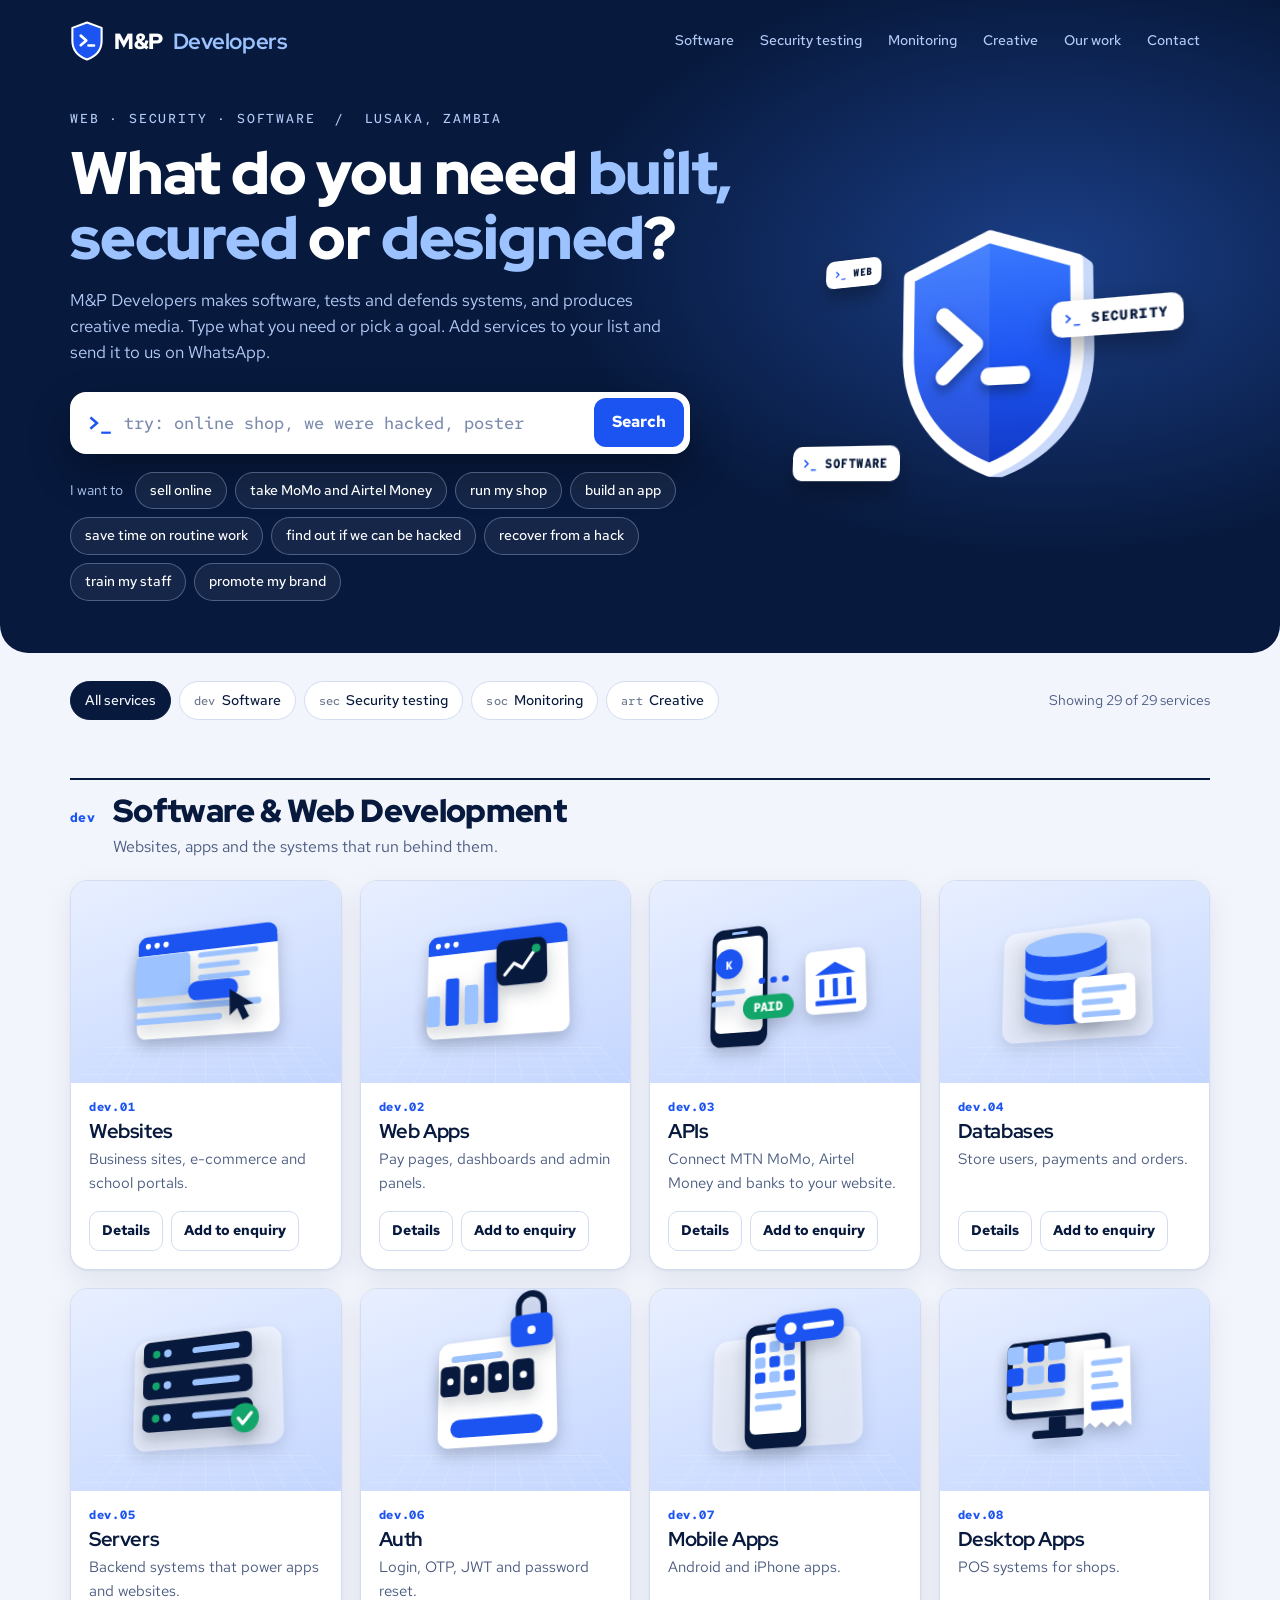
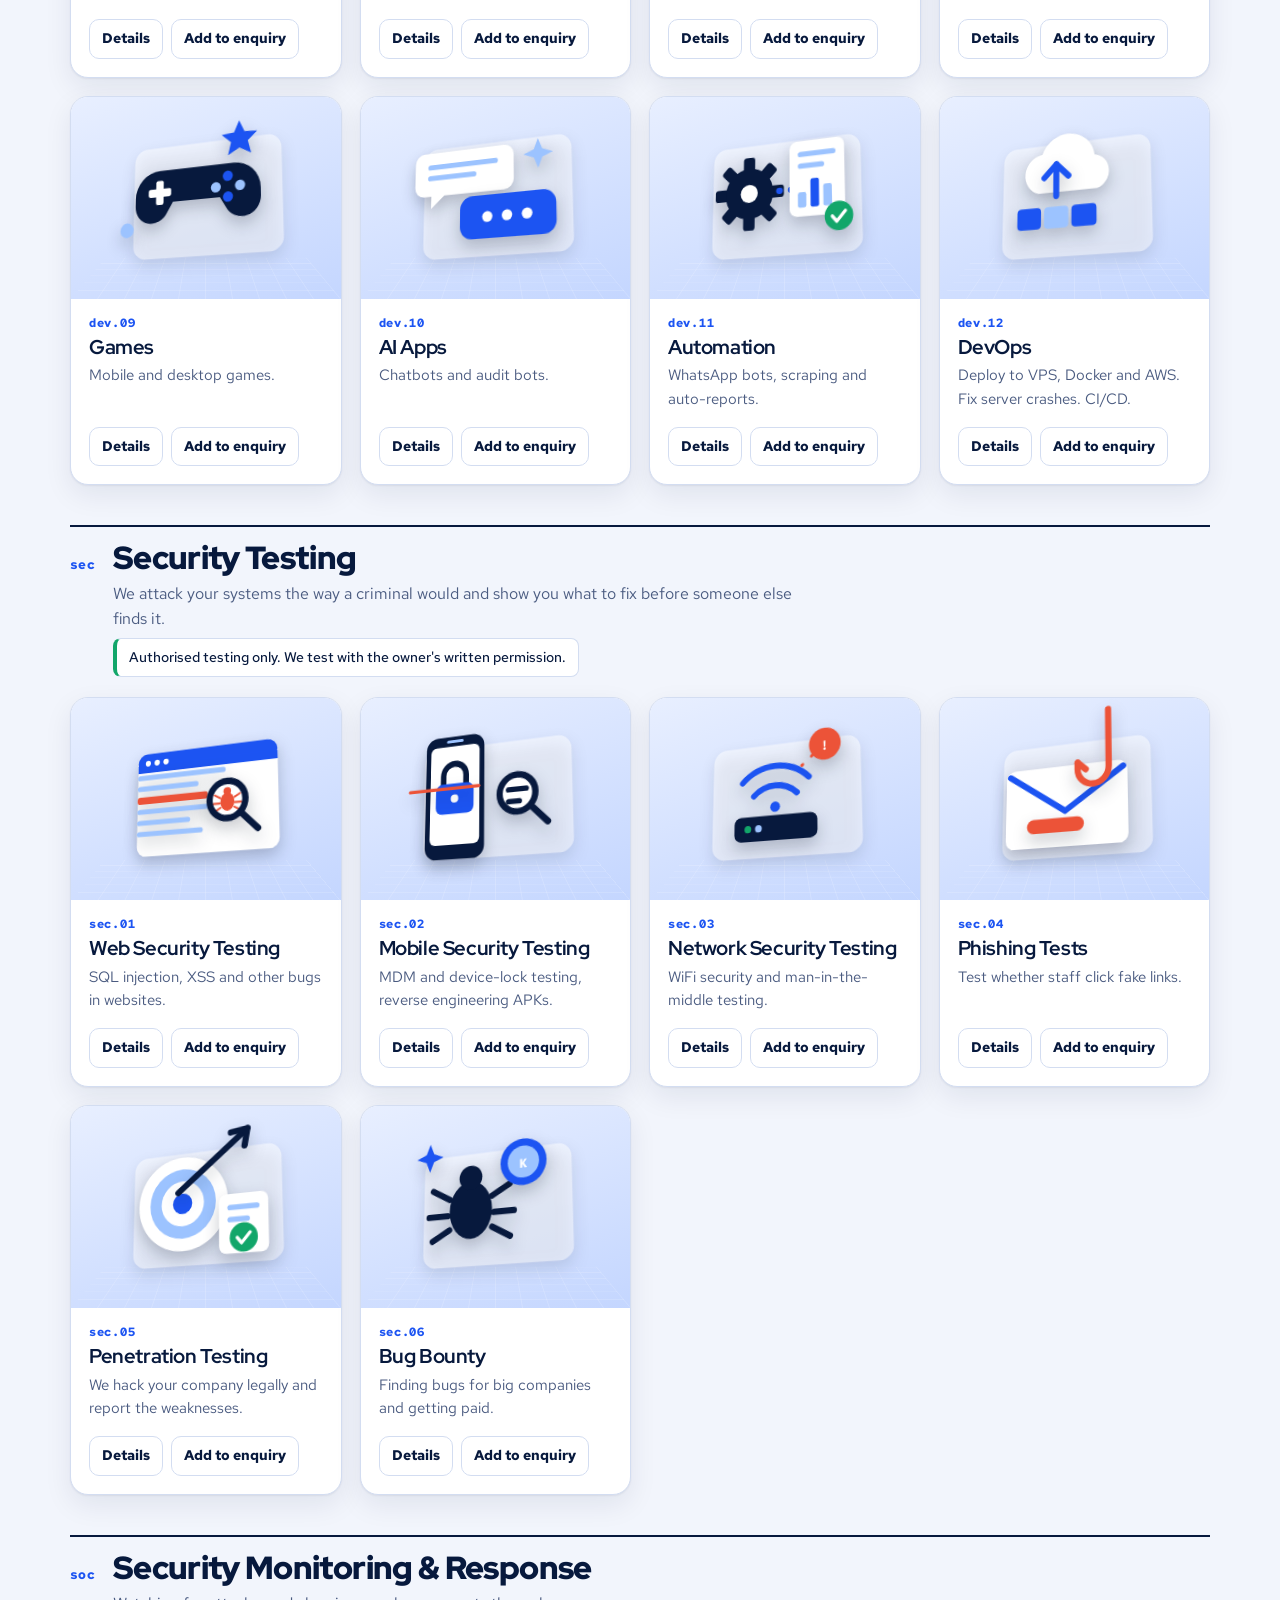
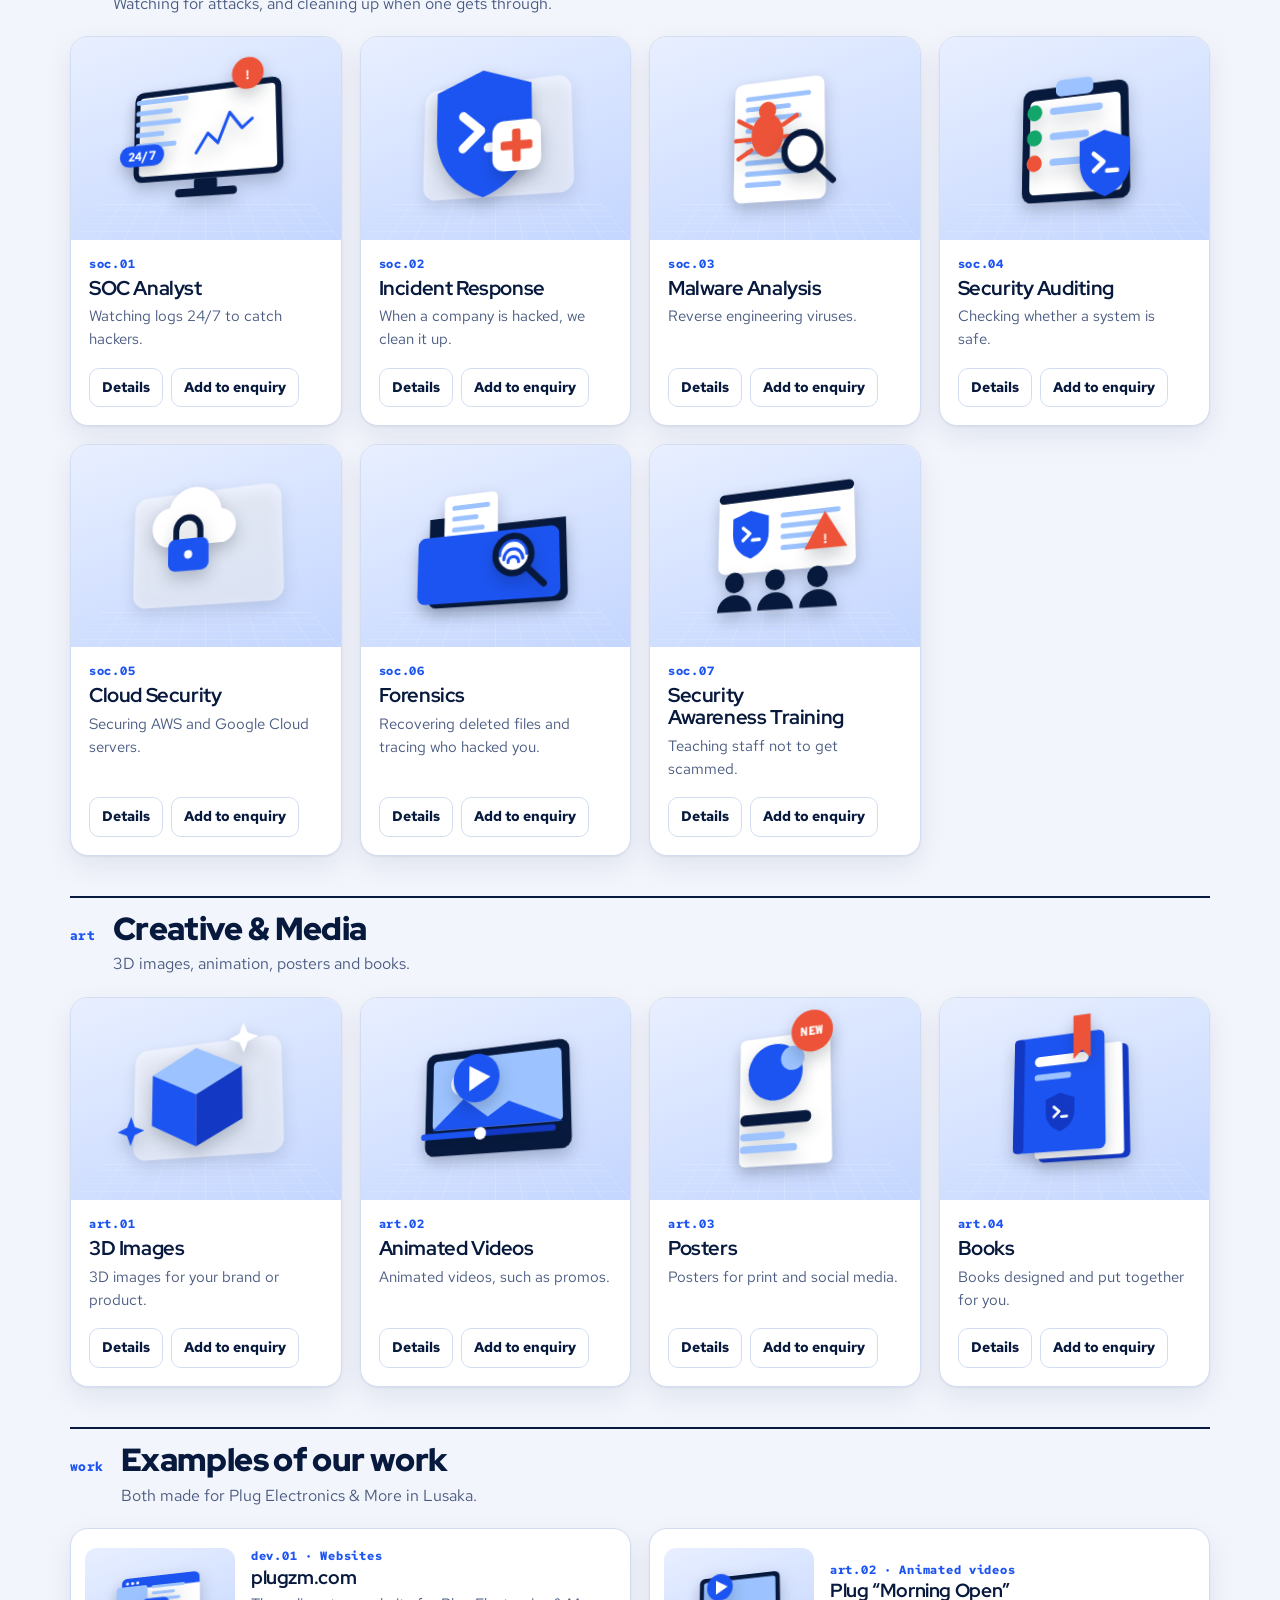
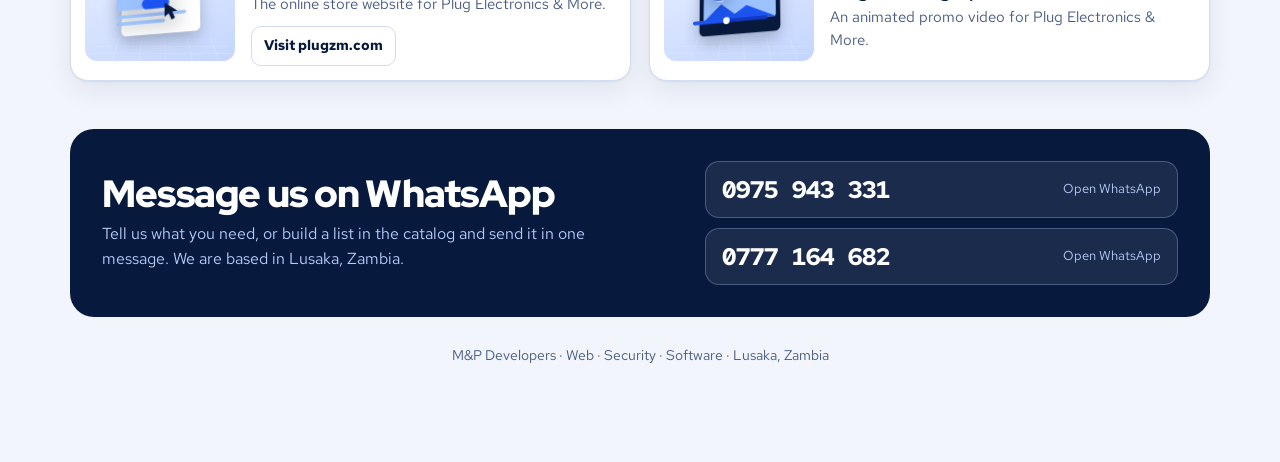
==== index.html @ 5b6de47c "Add files via upload" ====
<!DOCTYPE html>
<html lang="en">
<head>
<meta charset="utf-8">
<meta name="viewport" content="width=device-width, initial-scale=1">
<title>M&amp;P Developers Service Catalog</title>
<meta name="description" content="Websites, apps, mobile money integration, security testing and creative media from M&amp;P Developers in Lusaka, Zambia. WhatsApp 0975 943 331.">
<meta property="og:title" content="M&amp;P Developers Service Catalog">
<meta property="og:description" content="Web, Security, Software. Browse all 29 services and send us your list on WhatsApp.">
<meta property="og:type" content="website">
<meta name="theme-color" content="#07193D">
<link rel="preconnect" href="https://fonts.googleapis.com">
<link rel="preconnect" href="https://fonts.gstatic.com" crossorigin>
<link href="https://fonts.googleapis.com/css2?family=Red+Hat+Display:wght@500;700;900&family=Red+Hat+Mono:wght@500;700&family=Red+Hat+Text:wght@400;500;700&display=swap" rel="stylesheet">
<style>
/* Layout idea: one navy "prompt" hero that asks what you need, then quiet shelves of tilted 3D service cards. */
:root{
  --bg:#F2F5FC; --surface:#FFFFFF; --ink:#07193D; --muted:#4A5B80; --line:#D3DDF1;
  --blue:#1C54F2; --blue-hi:#3B7BFF; --blue-lo:#1238C4; --sky:#9CC3FF;
  --hero:#07193D; --hero-ink:#FFFFFF; --hero-muted:#B4CBF7;
  --stage-a:#E8EFFF; --stage-b:#C4D6FF; --paper:#FFFFFF; --art-navy:#07193D;
  --alert:#EC5338; --ok:#12A66A;
  --display:"Red Hat Display",system-ui,"Segoe UI",sans-serif;
  --body:"Red Hat Text",system-ui,"Segoe UI",sans-serif;
  --mono:"Red Hat Mono",ui-monospace,Consolas,monospace;
  --shadow:0 1px 2px rgba(7,25,61,.06),0 10px 28px rgba(7,25,61,.08);
}
@media (prefers-color-scheme:dark){
  :root:not([data-theme="light"]){
    color-scheme:dark;
    --bg:#040C20; --surface:#0A1836; --ink:#EEF3FF; --muted:#9FB2DA; --line:#1C2F62;
    --blue:#3B7BFF; --blue-hi:#6FA2FF; --blue-lo:#1C54F2; --sky:#9CC3FF;
    --hero:#0A1D4A; --stage-a:#1B3D93; --stage-b:#0F2768; --paper:#F5F8FF; --art-navy:#040C20;
    --alert:#FF6B57; --ok:#2BC48A;
    --shadow:0 1px 2px rgba(0,0,0,.3),0 10px 28px rgba(0,0,0,.35);
  }
}
:root[data-theme="dark"]{
  color-scheme:dark;
  --bg:#040C20; --surface:#0A1836; --ink:#EEF3FF; --muted:#9FB2DA; --line:#1C2F62;
  --blue:#3B7BFF; --blue-hi:#6FA2FF; --blue-lo:#1C54F2; --sky:#9CC3FF;
  --hero:#0A1D4A; --stage-a:#1B3D93; --stage-b:#0F2768; --paper:#F5F8FF; --art-navy:#040C20;
  --alert:#FF6B57; --ok:#2BC48A;
  --shadow:0 1px 2px rgba(0,0,0,.3),0 10px 28px rgba(0,0,0,.35);
}
*{box-sizing:border-box}
html{scroll-behavior:smooth}
body{margin:0;background:var(--bg);color:var(--ink);font:400 16px/1.55 var(--body);padding-bottom:96px}
h1,h2,h3,h4,p,ul{margin:0}
h1,h2,h3{font-family:var(--display);text-wrap:balance;letter-spacing:-.02em;line-height:1.08}
button,input{font:inherit;color:inherit}
button{cursor:pointer}
a{color:var(--blue)}
:focus-visible{outline:3px solid var(--blue-hi);outline-offset:2px;border-radius:6px}
.wrap{max-width:1180px;margin:0 auto;padding:0 20px}
.mono{font-family:var(--mono);font-weight:500;letter-spacing:.02em}

/* hero */
.hero{background:var(--hero);color:var(--hero-ink);border-radius:0 0 28px 28px;overflow:hidden;position:relative}
.hero::before{content:"";position:absolute;inset:0;background:radial-gradient(700px 420px at 82% 40%,rgba(59,123,255,.38),transparent 70%);pointer-events:none}
.top{display:flex;align-items:center;justify-content:space-between;gap:16px;padding:20px 0;position:relative;flex-wrap:wrap}
.brand{display:flex;align-items:center;gap:10px;font:900 22px var(--display);letter-spacing:-.02em}
.brand svg{width:34px;height:42px}
.brand span{color:var(--sky);font-weight:700}
.top nav{display:flex;gap:6px;flex-wrap:wrap}
.top nav a{color:var(--hero-muted);text-decoration:none;font-size:14px;font-weight:500;padding:6px 10px;border-radius:8px}
.top nav a:hover{color:#fff;background:rgba(255,255,255,.08)}
.hgrid{display:grid;grid-template-columns:1.25fr .75fr;gap:32px;align-items:center;padding:28px 0 52px;position:relative}
.eyebrow{font:500 13px var(--mono);color:var(--hero-muted);letter-spacing:.14em}
.hero h1{font-size:clamp(34px,5.2vw,60px);font-weight:900;margin:14px 0 16px}
.hero h1 em{font-style:normal;color:var(--sky)}
.lede{color:var(--hero-muted);max-width:56ch;font-size:17px}
.prompt{margin-top:26px;display:flex;align-items:center;gap:12px;background:#fff;border-radius:16px;padding:6px 6px 6px 18px;box-shadow:0 18px 40px rgba(0,0,0,.3);max-width:620px}
.prompt .ps{font:700 20px var(--mono);color:#1C54F2;white-space:nowrap}
.prompt input{flex:1;min-width:0;border:0;background:transparent;color:#07193D;font:500 17px var(--mono);padding:14px 0;outline:none}
.prompt input::placeholder{color:#7C8BAD}
.prompt:focus-within{outline:3px solid var(--sky);outline-offset:2px}
.prompt button{border:0;background:#1C54F2;color:#fff;font-weight:700;border-radius:12px;padding:12px 18px}
.needs{margin-top:18px;display:flex;flex-wrap:wrap;gap:8px;align-items:center}
.needs .lbl{font-size:14px;color:var(--hero-muted);margin-right:4px}
.need{border:1px solid rgba(180,203,247,.35);background:rgba(255,255,255,.06);color:#fff;border-radius:999px;padding:7px 14px;font-size:14px;font-weight:500}
.need:hover{background:rgba(255,255,255,.14)}
.need[aria-pressed="true"]{background:#fff;color:#07193D;border-color:#fff}

/* hero 3D shield */
.orb{height:340px;perspective:900px;display:grid;place-items:center}
.orb-s{position:relative;width:210px;height:260px;transform-style:preserve-3d;transform:rotateX(8deg) rotateY(-24deg);animation:sway 8s ease-in-out infinite alternate}
@keyframes sway{from{transform:rotateX(8deg) rotateY(-28deg)}to{transform:rotateX(6deg) rotateY(26deg)}}
.orb-s svg{position:absolute;inset:0;width:100%;height:100%;overflow:visible}
.tag{position:absolute;font:700 12px var(--mono);letter-spacing:.12em;padding:8px 12px;border-radius:10px;background:#fff;color:#07193D;box-shadow:0 10px 24px rgba(0,0,0,.35);white-space:nowrap}
.tag b{color:#1C54F2}

/* toolbar */
.bar{display:flex;flex-wrap:wrap;gap:10px;align-items:center;justify-content:space-between;margin:28px 0 8px}
.cats{display:flex;flex-wrap:wrap;gap:8px}
.cat{border:1px solid var(--line);background:var(--surface);border-radius:999px;padding:8px 14px;font-size:14px;font-weight:500}
.cat:hover{border-color:var(--blue)}
.cat[aria-pressed="true"]{background:var(--ink);color:var(--bg);border-color:var(--ink)}
.cat .mono{opacity:.6;margin-right:6px;font-size:12px}
.count{color:var(--muted);font-size:14px;font-variant-numeric:tabular-nums}
.status{display:flex;flex-wrap:wrap;gap:12px;align-items:center;margin:18px 0 4px;font-size:15px}
.status button{border:0;background:none;color:var(--blue);font-weight:700;padding:4px}

/* shelves */
.shelf{margin-top:40px;scroll-margin-top:16px}
.shelf-h{display:grid;grid-template-columns:auto 1fr;gap:6px 18px;align-items:baseline;border-top:2px solid var(--ink);padding-top:14px;margin-bottom:20px}
.shelf-h .mono{font-size:13px;color:var(--blue);font-weight:700}
.shelf-h h2{font-size:clamp(24px,3vw,32px);font-weight:900}
.shelf-h p{grid-column:2;color:var(--muted);max-width:65ch}
.permit{grid-column:2;display:inline-flex;gap:8px;align-items:center;font-size:14px;font-weight:500;background:var(--surface);border:1px solid var(--line);border-left:4px solid var(--ok);border-radius:8px;padding:8px 12px;width:fit-content}
.grid{display:grid;grid-template-columns:repeat(auto-fill,minmax(250px,1fr));gap:18px}
.card{background:var(--surface);border:1px solid var(--line);border-radius:18px;overflow:hidden;display:flex;flex-direction:column;box-shadow:var(--shadow);transition:transform .2s,border-color .2s}
.card:hover{border-color:var(--blue);transform:translateY(-3px)}
.open{border:0;padding:0;background:none;display:block;width:100%}
.stage{position:relative;aspect-ratio:4/3;background:linear-gradient(160deg,var(--stage-a),var(--stage-b));perspective:700px;overflow:hidden}
.stage::after{content:"";position:absolute;left:0;right:0;bottom:0;height:42%;background:repeating-linear-gradient(90deg,transparent 0 26px,rgba(255,255,255,.22) 26px 27px),repeating-linear-gradient(0deg,transparent 0 13px,rgba(255,255,255,.22) 13px 14px);transform:perspective(300px) rotateX(58deg);transform-origin:bottom;opacity:.8}
.scene{position:absolute;inset:9% 12%;z-index:1;transform-style:preserve-3d;transform:rotateX(calc(14deg + var(--rx,0deg))) rotateY(calc(-22deg + var(--ry,0deg)));transition:transform .25s ease-out}
.ly{position:absolute;inset:0;width:100%;height:100%;overflow:visible;transform:translateZ(var(--z));filter:drop-shadow(0 7px 8px rgba(4,12,32,.22))}
.ly .b{fill:var(--blue)}.ly .d{fill:var(--blue-lo)}.ly .s{fill:var(--sky)}.ly .w{fill:var(--paper)}.ly .n{fill:var(--art-navy)}
.ly .a{fill:var(--alert)}.ly .k{fill:var(--ok)}.ly .g{fill:var(--paper);opacity:.5}
.ly .l,.ly .lb,.ly .ln,.ly .la{fill:none;stroke-width:6;stroke-linecap:round;stroke-linejoin:round}
.ly .l{stroke:var(--paper)}.ly .lb{stroke:var(--blue)}.ly .ln{stroke:var(--art-navy)}.ly .la{stroke:var(--alert)}
.ly .thin{stroke-width:3}.ly .dash{stroke-dasharray:1 11}
.ly text{font:700 12px var(--mono);fill:#fff;text-anchor:middle}
.cb{padding:16px 18px 18px;display:flex;flex-direction:column;gap:6px;flex:1}
.sid{font:700 12px var(--mono);color:var(--blue);letter-spacing:.06em}
.cb h3{font-size:20px;font-weight:700}
.cb p{color:var(--muted);font-size:15px;flex:1}
.row{display:flex;gap:8px;margin-top:10px;flex-wrap:wrap}
.btn{border:1px solid var(--line);background:var(--surface);border-radius:10px;padding:8px 12px;font-size:14px;font-weight:700;text-decoration:none;color:var(--ink);display:inline-flex;align-items:center;gap:6px}
.btn:hover{border-color:var(--blue)}
.btn.pri{background:var(--blue);border-color:var(--blue);color:#fff}
.btn.pri:hover{background:var(--blue-lo)}
.btn[aria-pressed="true"]{background:var(--ok);border-color:var(--ok);color:#fff}
.empty{background:var(--surface);border:1px dashed var(--line);border-radius:18px;padding:32px;text-align:center;color:var(--muted)}

/* work + contact */
.work{display:grid;grid-template-columns:repeat(auto-fit,minmax(280px,1fr));gap:18px}
.wk{display:grid;grid-template-columns:150px 1fr;gap:16px;align-items:center;background:var(--surface);border:1px solid var(--line);border-radius:18px;padding:14px;box-shadow:var(--shadow)}
.wk .stage{border-radius:12px}
.wk h3{font-size:19px;margin-bottom:4px}
.wk p{color:var(--muted);font-size:15px}
.contact{margin-top:48px;background:var(--hero);color:#fff;border-radius:24px;padding:32px;display:grid;grid-template-columns:1.1fr .9fr;gap:24px;align-items:center}
.contact h2{font-size:clamp(26px,3.4vw,38px);font-weight:900}
.contact p{color:var(--hero-muted);margin-top:8px;max-width:48ch}
.nums{display:flex;flex-direction:column;gap:10px}
.num{display:flex;justify-content:space-between;align-items:center;gap:12px;background:rgba(255,255,255,.08);border:1px solid rgba(180,203,247,.3);border-radius:14px;padding:12px 16px;color:#fff;text-decoration:none}
.num:hover{background:rgba(255,255,255,.16)}
.num b{font:700 clamp(18px,2.4vw,24px) var(--mono);font-variant-numeric:tabular-nums}
.num span{font-size:13px;color:var(--hero-muted)}
footer{color:var(--muted);font-size:14px;margin-top:28px;text-align:center}

/* tray + dialogs */
.tray{position:fixed;left:50%;bottom:16px;transform:translateX(-50%);z-index:20;display:flex;align-items:center;gap:14px;background:var(--ink);color:var(--bg);border-radius:16px;padding:10px 10px 10px 18px;box-shadow:0 14px 36px rgba(0,0,0,.35);max-width:calc(100% - 32px)}
.tray[hidden]{display:none}
.tray span{font-weight:500;font-size:15px}
dialog{border:0;padding:0;border-radius:22px;background:var(--surface);color:var(--ink);width:min(760px,calc(100% - 24px));max-height:calc(100% - 24px);box-shadow:0 30px 80px rgba(0,0,0,.45)}
dialog::backdrop{background:rgba(4,12,32,.6)}
.dg{display:grid;grid-template-columns:.9fr 1.1fr}
.dg .stage{aspect-ratio:auto;min-height:260px;height:100%}
.dc{padding:26px;display:flex;flex-direction:column;gap:12px}
.dc h2{font-size:28px;font-weight:900}
.dc h4{font:700 12px var(--mono);letter-spacing:.1em;text-transform:uppercase;color:var(--muted);margin-top:6px}
.dc ul{padding-left:18px;display:grid;gap:4px}
.dc .permit{grid-column:auto}
.x{position:absolute;top:10px;right:10px;z-index:3;width:38px;height:38px;border-radius:50%;border:1px solid var(--line);background:var(--surface);font-size:20px;line-height:1}
.ec{padding:26px;display:grid;gap:14px}
.el{list-style:none;padding:0;display:grid;gap:8px}
.el li{display:flex;justify-content:space-between;gap:10px;align-items:center;border:1px solid var(--line);border-radius:10px;padding:8px 12px}
.el button{border:0;background:none;color:var(--alert);font-weight:700}
.fld{display:grid;gap:4px;font-size:14px;font-weight:500}
.fld input{border:1px solid var(--line);background:var(--bg);border-radius:10px;padding:10px 12px}
pre{margin:0;white-space:pre-wrap;background:var(--bg);border:1px solid var(--line);border-radius:12px;padding:14px;font:500 14px/1.5 var(--mono);max-height:220px;overflow:auto}
.small{font-size:13px;color:var(--muted)}

@media (max-width:820px){
  .hgrid{grid-template-columns:1fr;padding-bottom:36px}
  .orb{height:250px;order:-1}
  .orb-s{width:150px;height:186px}
  .contact,.dg{grid-template-columns:1fr}
  .dg .stage{min-height:200px}
  .shelf-h{grid-template-columns:1fr}.shelf-h p,.permit{grid-column:1}
}
@media (max-width:460px){
  .wk{grid-template-columns:1fr}
  .prompt button{display:none}
  .prompt input{font-size:15px}
}
@media (prefers-reduced-motion:reduce){
  .orb-s{animation:none}.scene,.card{transition:none}html{scroll-behavior:auto}
}
</style>
</head>
<body>

<header class="hero">
  <div class="wrap">
    <div class="top">
      <div class="brand">
        <svg viewBox="-8 -8 114 140" aria-hidden="true"><path d="M49,0 L98,18 L98,61 C98,93 76.5,114 49,124 C21.5,114 0,93 0,61 L0,18 Z" fill="#1C54F2" stroke="#fff" stroke-width="7" stroke-linejoin="round"/><path d="M28,44 L46.5,60 L28,76 M54,77 L72.5,77" fill="none" stroke="#fff" stroke-width="9" stroke-linecap="round" stroke-linejoin="round"/></svg>
        M&amp;P <span>Developers</span>
      </div>
      <nav aria-label="Catalog sections">
        <a href="#dev">Software</a><a href="#sec">Security testing</a><a href="#soc">Monitoring</a><a href="#art">Creative</a><a href="#work">Our work</a><a href="#contact">Contact</a>
      </nav>
    </div>
    <div class="hgrid">
      <div>
        <div class="eyebrow">WEB · SECURITY · SOFTWARE &nbsp;/&nbsp; LUSAKA, ZAMBIA</div>
        <h1>What do you need <em>built, secured</em> or <em>designed</em>?</h1>
        <p class="lede">M&amp;P Developers makes software, tests and defends systems, and produces creative media. Type what you need or pick a goal. Add services to your list and send it to us on WhatsApp.</p>
        <form class="prompt" id="pf">
          <span class="ps" aria-hidden="true">&gt;_</span>
          <input id="q" type="search" autocomplete="off" placeholder="try: online shop, we were hacked, poster" aria-label="Search the catalog">
          <button type="submit">Search</button>
        </form>
        <div class="needs" id="needs"><span class="lbl">I want to</span></div>
      </div>
      <div class="orb" aria-hidden="true"><div class="orb-s" id="orb"></div></div>
    </div>
  </div>
</header>

<main class="wrap">
  <div class="bar">
    <div class="cats" id="cats" role="group" aria-label="Filter by area"></div>
    <div class="count" id="count"></div>
  </div>
  <div class="status" id="status" hidden></div>
  <div id="out" aria-live="polite"></div>

  <section class="shelf" id="work">
    <div class="shelf-h"><span class="mono">work</span><h2>Examples of our work</h2><p>Both made for Plug Electronics &amp; More in Lusaka.</p></div>
    <div class="work">
      <div class="wk"><div class="stage" id="wk1"></div><div><span class="sid">dev.01 · Websites</span><h3>plugzm.com</h3><p>The online store website for Plug Electronics &amp; More.</p><div class="row"><a class="btn" href="https://plugzm.com">Visit plugzm.com</a></div></div></div>
      <div class="wk"><div class="stage" id="wk2"></div><div><span class="sid">art.02 · Animated videos</span><h3>Plug &ldquo;Morning Open&rdquo;</h3><p>An animated promo video for Plug Electronics &amp; More.</p></div></div>
    </div>
  </section>

  <section class="contact" id="contact">
    <div>
      <h2>Message us on WhatsApp</h2>
      <p>Tell us what you need, or build a list in the catalog and send it in one message. We are based in Lusaka, Zambia.</p>
    </div>
    <div class="nums">
      <a class="num" href="https://wa.me/260975943331"><b>0975 943 331</b><span>Open WhatsApp</span></a>
      <a class="num" href="https://wa.me/260777164682"><b>0777 164 682</b><span>Open WhatsApp</span></a>
    </div>
  </section>
  <footer>M&amp;P Developers · Web · Security · Software · Lusaka, Zambia</footer>
</main>

<div class="tray" id="tray" hidden><span id="trayn"></span><button class="btn pri" id="trayb">Review and send</button></div>

<dialog id="dlg" aria-labelledby="dt"><button class="x" data-close aria-label="Close">×</button><div class="dg"><div class="stage" id="dart"></div><div class="dc" id="dbody"></div></div></dialog>

<dialog id="enq" aria-labelledby="et"><button class="x" data-close aria-label="Close">×</button>
  <div class="ec">
    <h2 id="et" style="font-size:26px">Your enquiry</h2>
    <ul class="el" id="elist"></ul>
    <label class="fld" for="enq-name">Your name or business (optional)<input id="enq-name" type="text" autocomplete="name"></label>
    <pre id="emsg"></pre>
    <div class="row"><a class="btn pri" id="ewa" href="https://wa.me/260975943331">Open WhatsApp with this message</a><button class="btn" id="ecopy">Copy message</button></div>
    <p class="small">WhatsApp: 0975 943 331 or 0777 164 682. If the link does not open, copy the message and paste it into a chat with either number.</p>
  </div>
</dialog>

<script>
/* ---------- data ---------- */
const CATS={
  dev:{n:'Software & Web Development',short:'Software',p:'Websites, apps and the systems that run behind them.'},
  sec:{n:'Security Testing',short:'Security testing',p:'We attack your systems the way a criminal would and show you what to fix before someone else finds it.',permit:1},
  soc:{n:'Security Monitoring & Response',short:'Monitoring',p:'Watching for attacks, and cleaning up when one gets through.'},
  art:{n:'Creative & Media',short:'Creative',p:'3D images, animation, posters and books.'}
};
const S=[
{id:'dev.01',c:'dev',k:'browser',n:'Websites',s:'Business sites, e-commerce and school portals.',d:'A website that explains what you do, works well on a phone and lets customers reach you or buy from you. We design it, build it and put it online.',g:['Business and company websites','Online shops (e-commerce)','School portals'],f:'Businesses, shops and schools that want to be found and trusted online.',w:'site web online shop store sell selling ecommerce school portal company page'},
{id:'dev.02',c:'dev',k:'dash',n:'Web Apps',s:'Pay pages, dashboards and admin panels.',d:'Software that runs in the browser, so your staff and customers need nothing installed. Use it to take payments, track what is happening and manage your records.',g:['Payment pages','Dashboards that show your numbers','Admin panels for managing users, orders and content'],f:'Teams that have outgrown spreadsheets and paper.',w:'webapp dashboard admin panel pay payment page system portal manage'},
{id:'dev.03',c:'dev',k:'api',n:'APIs',s:'Connect MTN MoMo, Airtel Money and banks to your website.',d:'We connect your website or app to mobile money and banks, so a customer pays and your system knows straight away.',g:['MTN MoMo integration','Airtel Money integration','Bank connections'],f:'Any business that wants to be paid online in Zambia.',w:'api mtn momo airtel money mobile bank payment payments pay integration connect kwacha'},
{id:'dev.04',c:'dev',k:'db',n:'Databases',s:'Store users, payments and orders.',d:'A properly designed database keeps your users, payments and orders in one safe, organised place that your apps can search quickly.',g:['Database design','Storage for users, payments and orders','Set up to work with your website or app'],f:'Businesses whose records are scattered or keep getting lost.',w:'database data records storage sql users orders customers'},
{id:'dev.05',c:'dev',k:'server',n:'Servers',s:'Backend systems that power apps and websites.',d:'The backend is the part customers never see: the system that receives requests, applies your business rules and sends back the right answer.',g:['Backend systems for apps and websites','Business logic built to your rules','Connected to your database and payments'],f:'Apps and sites that need more than static pages.',w:'server backend system logic hosting engine'},
{id:'dev.06',c:'dev',k:'auth',n:'Auth',s:'Login, OTP, JWT and password reset.',d:'Secure sign-in for your app or website, so only the right people get into the right accounts.',g:['Login and sign-up','One-time passwords (OTP)','JWT sessions','Password reset'],f:'Any system that holds accounts, money or private data.',w:'auth login signin sign-in signup otp jwt password reset account authentication'},
{id:'dev.07',c:'dev',k:'phone',n:'Mobile Apps',s:'Android and iPhone apps.',d:'An app for your business on the phones your customers already carry.',g:['Android apps','iPhone apps'],f:'Businesses whose customers live on their phones.',w:'mobile app apps android iphone ios phone application'},
{id:'dev.08',c:'dev',k:'pos',n:'Desktop Apps',s:'POS systems for shops.',d:'Point-of-sale software for your shop counter: ring up sales, print receipts and know what was sold.',g:['POS systems for shops','Desktop software for Windows computers'],f:'Shops that want faster checkouts and clear sales records.',w:'desktop pos point sale shop till counter receipt stock retail computer windows'},
{id:'dev.09',c:'dev',k:'game',n:'Games',s:'Mobile and desktop games.',d:'Games for phones and computers, built from the idea to something people can play.',g:['Mobile games','Desktop games'],f:'Brands, studios and anyone with a game idea.',w:'game games gaming play mobile desktop'},
{id:'dev.10',c:'dev',k:'chat',n:'AI Apps',s:'Chatbots and audit bots.',d:'AI tools that answer questions and check work for you, so your team spends less time on repeated tasks.',g:['Chatbots that answer customers','Audit bots that check records for problems'],f:'Teams that answer the same questions every day.',w:'ai artificial intelligence chatbot bot audit assistant gpt'},
{id:'dev.11',c:'dev',k:'auto',n:'Automation',s:'WhatsApp bots, scraping and auto-reports.',d:'We make the computer do the routine work: reply on WhatsApp, collect data from websites and send reports without anyone typing them.',g:['WhatsApp bots','Web scraping (collecting data from websites)','Automatic reports'],f:'Anyone doing the same computer task again and again.',w:'automation automate whatsapp bot scraping scrape report reports auto routine time save'},
{id:'dev.12',c:'dev',k:'cloud',n:'DevOps',s:'Deploy to VPS, Docker and AWS. Fix server crashes. CI/CD.',d:'We put your software online and keep it there. When a server crashes we find out why and fix it.',g:['Deployment to a VPS or AWS','Docker setup','Fixing server crashes','CI/CD so updates go live safely'],f:'Teams with software that is hard to launch or keeps going down.',w:'devops deploy deployment vps docker aws cloud server crash crashed down ci cd hosting'},

{id:'sec.01',c:'sec',k:'websec',n:'Web Security Testing',s:'SQL injection, XSS and other bugs in websites.',d:'We test your website for the weaknesses attackers look for first, then tell you exactly where they are.',g:['SQL injection testing','Cross-site scripting (XSS) testing','A list of the bugs we found'],f:'Any website that handles logins, payments or customer data.',w:'web website security test testing sql injection xss bug vulnerability hack hacked hackable'},
{id:'sec.02',c:'sec',k:'mobsec',n:'Mobile Security Testing',s:'MDM and device-lock testing, reverse engineering APKs.',d:'We take your Android app or device controls apart to see whether someone else could break them.',g:['MDM testing','Device-lock testing','Reverse engineering of APKs'],f:'Companies that ship Android apps or lock devices they finance or manage.',w:'mobile android apk mdm device lock reverse engineering phone security test'},
{id:'sec.03',c:'sec',k:'netsec',n:'Network Security Testing',s:'WiFi security and man-in-the-middle testing.',d:'We check whether someone near your office could get onto your network or listen in on your traffic.',g:['WiFi security testing','Man-in-the-middle testing'],f:'Offices, shops and schools that run their own WiFi.',w:'network wifi wi-fi wireless router man middle mitm internet office security test'},
{id:'sec.04',c:'sec',k:'phish',n:'Phishing Tests',s:'Test whether staff click fake links.',d:'We send your staff safe, fake scam messages and measure who clicks. You see how exposed you are without anyone being harmed.',g:['Simulated phishing messages','A count of who clicked'],f:'Any organisation whose staff use email or WhatsApp for work.',w:'phishing phish fake link email scam staff click employees test social'},
{id:'sec.05',c:'sec',k:'pentest',n:'Penetration Testing',s:'We hack your company legally and report the weaknesses.',d:'A full, agreed attack on your company, carried out the way a real attacker would work. You get a report of every weakness we used.',g:['Legal, agreed hacking of your systems','A report of the weaknesses found'],f:'Banks, fintechs and any company that needs to know how it would stand up to an attack.',w:'penetration pentest pen test ethical hack hacking hacked hackable attack security report weakness'},
{id:'sec.06',c:'sec',k:'bounty',n:'Bug Bounty',s:'Finding bugs for big companies and getting paid.',d:'We hunt for security bugs in the bounty programmes that large companies run, and report what we find to them.',g:['Bug hunting on company bounty programmes','Reporting each bug to the company'],f:'Companies that reward researchers for finding flaws before criminals do.',w:'bug bounty bugs reward researcher vulnerability hunting'},

{id:'soc.01',c:'soc',k:'soc',n:'SOC Analyst',s:'Watching logs 24/7 to catch hackers.',d:'We watch your system logs around the clock and raise the alarm when something looks like an attack.',g:['24/7 log monitoring','Catching attacks as they happen'],f:'Banks and other organisations that cannot afford to miss an intrusion.',w:'soc analyst monitoring monitor logs 24/7 watch detect bank hackers alert security operations'},
{id:'soc.02',c:'soc',k:'incident',n:'Incident Response',s:'When a company is hacked, we clean it up.',d:'If you have been hacked, we come in, stop the attack and clean up your systems.',g:['Stopping an attack in progress','Cleaning up after a hack'],f:'Any company that has just been hacked or suspects it has.',w:'incident response hacked hack breach attack emergency clean cleanup ransomware compromised help'},
{id:'soc.03',c:'soc',k:'malware',n:'Malware Analysis',s:'Reverse engineering viruses.',d:'We take a virus apart to learn what it does, so you know what it touched and how to deal with it.',g:['Reverse engineering of viruses and malware','An explanation of what the malware does'],f:'Teams that have found a suspicious file or infection.',w:'malware virus viruses trojan ransomware reverse engineering infected infection analysis'},
{id:'soc.04',c:'soc',k:'audit',n:'Security Auditing',s:'Checking whether a system is safe.',d:'A careful check of your system against what a safe one should look like, so you know where you stand.',g:['A review of whether your system is safe','A list of what needs fixing'],f:'Banks and businesses that need to show their systems are secure.',w:'audit auditing security check review safe compliance bank assessment'},
{id:'soc.05',c:'soc',k:'cloudsec',n:'Cloud Security',s:'Securing AWS and Google Cloud servers.',d:'We lock down your cloud servers so that only the right people and services can reach them.',g:['Securing AWS servers','Securing Google Cloud servers'],f:'Any business running on AWS or Google Cloud.',w:'cloud aws google gcp server secure security harden'},
{id:'soc.06',c:'soc',k:'forensics',n:'Forensics',s:'Recovering deleted files and tracing who hacked you.',d:'We dig through devices and systems to recover what was deleted and trace who was behind an attack.',g:['Recovering deleted files','Tracing who hacked a system'],f:'Businesses that have lost data or need to know who got in.',w:'forensics forensic recover recovery deleted files lost data trace who hacked investigation evidence'},
{id:'soc.07',c:'soc',k:'training',n:'Security Awareness Training',s:'Teaching staff not to get scammed.',d:'We teach your staff how scams work and how to spot them, so they stop being the easy way in.',g:['Training sessions for staff','How to spot scams and fake links'],f:'Any team that handles money, logins or customer data.',w:'training train awareness staff employees scam scammed teach workshop course education'},

{id:'art.01',c:'art',k:'cube',n:'3D Images',s:'3D images for your brand or product.',d:'Three-dimensional images that show your product, logo or idea with depth and light.',g:['3D images'],f:'Product launches, adverts and brand visuals.',w:'3d three dimensional image images render rendering graphic design brand promote'},
{id:'art.02',c:'art',k:'video',n:'Animated Videos',s:'Animated videos, such as promos.',d:'Animated videos that explain or promote what you do, like the Morning Open promo we made for Plug Electronics & More.',g:['Animated promo videos'],f:'Adverts, social media and shop openings.',w:'animated animation video videos promo advert ad motion brand promote marketing'},
{id:'art.03',c:'art',k:'poster',n:'Posters',s:'Posters for print and social media.',d:'Posters that get your offer, event or brand noticed.',g:['Poster design'],f:'Promotions, events and announcements.',w:'poster posters flyer design print graphic advert brand promote marketing'},
{id:'art.04',c:'art',k:'book',n:'Books',s:'Books designed and put together for you.',d:'We turn your material into a finished book.',g:['Book design and layout'],f:'Trainers, schools and businesses with knowledge to publish.',w:'book books ebook publish publishing layout manual guide brand'}
];
S.forEach(x=>x.h=(x.n+' '+x.s+' '+x.d+' '+x.g.join(' ')+' '+x.w+' '+x.id).toLowerCase());
const BY=Object.fromEntries(S.map(x=>[x.id,x]));
const NEEDS=[
 ['sell','sell online',['dev.01','dev.03','dev.02','dev.06','dev.04']],
 ['momo','take MoMo and Airtel Money',['dev.03','dev.02','dev.06']],
 ['shop','run my shop',['dev.08','dev.04','dev.11']],
 ['app','build an app',['dev.07','dev.02','dev.05','dev.06','dev.04','dev.12']],
 ['time','save time on routine work',['dev.11','dev.10']],
 ['check','find out if we can be hacked',['sec.05','sec.01','sec.02','sec.03','sec.04','soc.04']],
 ['hacked','recover from a hack',['soc.02','soc.06','soc.03','soc.01']],
 ['staff','train my staff',['soc.07','sec.04']],
 ['brand','promote my brand',['art.03','art.02','art.01','art.04','dev.01']]
];

/* ---------- 3D art ---------- */
const R=(x,y,w,h,r,c,e='')=>`<rect x="${x}" y="${y}" width="${w}" height="${h}" rx="${r}" class="${c}" ${e}/>`;
const C=(x,y,r,c)=>`<circle cx="${x}" cy="${y}" r="${r}" class="${c}"/>`;
const P=(d,c)=>`<path d="${d}" class="${c}"/>`;
const T=(x,y,t,s=12)=>`<text x="${x}" y="${y}" font-size="${s}">${t}</text>`;
const lines=(x,y,w,n,c='s')=>Array.from({length:n},(_,i)=>R(x,y+i*11,w*[1,.7,.86,.55,.78][i%5],5,2.5,c)).join('');
const plate=R(22,18,156,114,14,'g');
const win=R(26,22,148,106,10,'w')+R(26,22,148,20,10,'b')+R(26,34,148,8,0,'b')+C(37,32,3,'w')+C(47,32,3,'w')+C(57,32,3,'w');
const phone=x=>R(x,14,62,122,12,'n')+R(x+5,24,52,98,6,'w')+R(x+22,17.5,18,3,1.5,'s');
const mag=(x,y,inner='')=>C(x,y,17,'w')+inner+`<circle cx="${x}" cy="${y}" r="17" class="ln"/>`+P(`M${x+13},${y+13} l15,15`,'ln');
const lock=(x,y)=>P(`M${x+8},${y+16} v-8 a12,12 0 0 1 24,0 v8`,'ln')+R(x,y+16,40,30,7,'b')+C(x+20,y+31,4,'w');
const cloud=(x,y,c)=>P(`M${x+20},${y+50} a20,20 0 0 1 4,-39 a28,28 0 0 1 54,6 a17,17 0 0 1 2,33 z`,c);
const bug=(x,y,c,sc=1)=>`<g transform="translate(${x} ${y}) scale(${sc})"><path d="M-11,-6 l-9,-5 M-12,2 h-10 M-11,9 l-9,5 M11,-6 l9,-5 M12,2 h10 M11,9 l9,5" class="${c==='a'?'la':'ln'} thin"/><ellipse rx="11" ry="14" class="${c}"/><circle cy="-16" r="6" class="${c}"/></g>`;
const check=(x,y)=>C(x,y,13,'k')+P(`M${x-6},${y} l4,5 l8,-9`,'l thin');
const shield=(x,y,sc,c='b')=>`<g transform="translate(${x} ${y}) scale(${sc})"><path d="M49,0 L98,18 L98,61 C98,93 76.5,114 49,124 C21.5,114 0,93 0,61 L0,18 Z" class="${c}"/><path d="M28,44 L46.5,60 L28,76 M54,77 L72.5,77" class="l" style="stroke-width:9"/></g>`;
const spark=(x,y,c='s')=>P(`M${x},${y-14} l4,10 l10,4 l-10,4 l-4,10 l-4,-10 l-10,-4 l10,-4 z`,c);
const ART={
 browser:[win,R(36,50,58,42,5,'s')+lines(102,52,60,3)+R(36,100,128,6,3,'s')+R(36,112,90,6,3,'s'),R(102,86,48,18,9,'b')+P('M142,96 l0,24 l7,-6 l5,11 l6,-3 l-5,-10 l9,-1 z','n')],
 dash:[win,R(38,90,14,30,3,'s')+R(58,74,14,46,3,'b')+R(78,82,14,38,3,'s')+R(98,62,14,58,3,'b'),R(120,50,48,42,8,'n')+P('M128,82 l9,-10 l8,5 l13,-17','l thin')+C(158,60,4,'k')],
 api:[phone(20)+R(122,48,60,62,8,'w')+P('M132,72 l20,-12 l20,12 z','b')+R(136,76,5,18,1,'b')+R(149.5,76,5,18,1,'b')+R(163,76,5,18,1,'b')+R(132,97,40,5,1,'b'),P('M86,78 H120','lb dash')+C(51,58,15,'b')+T(51,63,'K',14)+lines(33,84,36,2),R(78,98,50,22,11,'k')+T(103,113,'PAID',11)],
 db:[plate,[92,68,44].map(y=>`<path d="M58,${y} v18 a42,11 0 0 0 84,0 v-18 z" class="b"/><ellipse cx="100" cy="${y}" rx="42" ry="11" class="s"/>`).join(''),R(118,84,58,42,7,'w')+lines(126,94,42,3)],
 server:[plate,[0,1,2].map(i=>R(44,28+i*32,112,26,7,'n')+C(58,41+i*32,4,'k')+C(70,41+i*32,4,'s')+R(96,38+i*32,48,6,3,'s')).join(''),check(156,116)],
 auth:[R(38,22,124,108,12,'w')+R(52,36,56,7,3.5,'s')+R(52,102,96,18,9,'b'),[0,1,2,3].map(i=>R(52+i*25,54,21,30,5,'n')+C(62.5+i*25,69,3.5,'w')).join(''),lock(134,4)],
 phone:[plate,phone(69)+[0,1,2].map(i=>[0,1,2].map(j=>R(79+i*15,32+j*15,11,11,3,(i+j)%2?'s':'b')).join('')).join('')+R(79,82,42,6,3,'s')+R(79,94,28,6,3,'s'),R(110,16,66,28,11,'b')+C(125,30,6,'w')+R(137,27,30,6,3,'w')],
 pos:[R(26,20,112,80,8,'n')+R(32,26,100,68,4,'w')+R(73,100,18,14,2,'n')+R(55,113,54,8,4,'n'),[0,1,2].map(i=>[0,1].map(j=>R(38+i*22,32+j*22,18,18,4,(i+j)%2?'b':'s')).join('')).join('')+R(38,78,62,8,4,'s'),P('M128,52 h44 v72 l-5.5,-5 l-5.5,5 l-5.5,-5 l-5.5,5 l-5.5,-5 l-5.5,5 l-5.5,-5 l-5.5,5 z','w')+lines(135,62,30,3)+R(135,100,30,8,2,'b')],
 game:[plate,P('M62,50 h76 a26,26 0 0 1 26,26 v8 a18,18 0 0 1 -34,8 l-6,-10 h-48 l-6,10 a18,18 0 0 1 -34,-8 v-8 a26,26 0 0 1 26,-26 z','n')+R(58,60,8,24,2,'w')+R(50,68,24,8,2,'w')+C(132,62,5,'b')+C(144,72,5,'s')+C(120,72,5,'s')+C(132,82,5,'b'),P('M152,18 l5,11 l12,1 l-9,8 l3,12 l-11,-6 l-11,6 l3,-12 l-9,-8 l12,-1 z','b')+C(40,112,7,'s')],
 chat:[plate,P('M34,30 h84 a10,10 0 0 1 10,10 v24 a10,10 0 0 1 -10,10 h-62 l-14,12 v-12 h-8 a10,10 0 0 1 -10,-10 v-24 a10,10 0 0 1 10,-10 z','w')+lines(38,42,74,2),R(84,84,92,40,12,'b')+C(111,104,5,'w')+C(130,104,5,'w')+C(149,104,5,'w')+spark(160,50)],
 auto:[plate,Array.from({length:8},(_,i)=>R(67,38,12,14,3,'n',`transform="rotate(${i*45} 73 74)"`)).join('')+C(73,74,25,'n')+C(73,74,9,'w')+P('M104,74 h20','lb dash'),R(124,36,52,70,7,'w')+R(132,84,8,14,2,'s')+R(144,72,8,26,2,'b')+R(156,78,8,20,2,'s')+lines(132,46,36,2)+check(170,108)],
 cloud:[plate,cloud(52,24,'w'),R(62,94,24,20,4,'b')+R(89,94,24,20,4,'s')+R(116,94,24,20,4,'b')+P('M101,84 v-30 M89,66 l12,-12 l12,12','lb')],
 websec:[win,lines(38,52,92,2)+R(38,74,74,7,3,'a')+lines(38,86,80,3),mag(140,90,bug(140,92,'a',.6))],
 mobsec:[plate,phone(36)+lock(47,46),R(30,72,74,3,1.5,'a')+mag(140,84,lines(129,78,22,2,'n'))],
 netsec:[plate,R(58,96,84,24,7,'n')+C(72,108,3.5,'k')+C(83,108,3.5,'s')+P('M78,76 a32,32 0 0 1 44,0','lb')+P('M66,62 a48,48 0 0 1 68,0','lb')+C(100,88,5,'b'),P('M136,58 l12,-10','la thin dash')+C(158,40,15,'a')+T(158,46,'!',18)],
 phish:[plate,R(38,48,124,78,9,'w')+P('M42,54 l58,38 l58,-38','lb'),P('M152,6 v54 a15,15 0 0 1 -30,0 v-6','la')+P('M122,54 l8,7','la')+R(72,104,56,13,6.5,'a')],
 pentest:[plate,C(86,76,46,'w')+C(86,76,34,'s')+C(86,76,22,'w')+C(86,76,10,'b'),P('M160,18 L92,72','ln')+P('M160,18 l-16,2 M160,18 l-3,16','ln')+R(132,78,46,54,7,'w')+lines(140,88,30,2)+check(155,118)],
 bounty:[plate,bug(84,82,'n',2),C(146,48,22,'b')+C(146,48,15,'s')+T(146,54,'K',18)+spark(52,34,'b')],
 soc:[R(22,20,156,94,9,'n')+R(28,26,144,82,4,'w')+R(88,114,24,10,2,'n')+R(68,123,64,8,4,'n'),lines(36,36,56,5)+P('M100,94 l12,-18 l10,10 l12,-28 l12,16 l10,-8','lb thin'),C(160,30,15,'a')+T(160,36,'!',18)+R(32,88,46,20,10,'b')+T(55,102,'24/7',11)],
 incident:[plate,shield(48,12,1),R(116,72,46,46,11,'w')+R(135,80,8,30,2,'a')+R(124,91,30,8,2,'a')],
 malware:[R(46,14,96,122,9,'w')+lines(58,28,70,9),bug(92,76,'a',1.5),mag(136,100)],
 audit:[R(44,20,112,116,10,'n')+R(52,32,96,96,5,'w')+R(80,13,40,17,6,'s'),[0,1,2].map(i=>C(68,52+i*25,8,i===2?'a':'k')+R(84,48.5+i*25,i===1?40:54,7,3.5,'s')).join(''),shield(124,82,.48)],
 cloudsec:[plate,cloud(48,28,'w'),lock(82,62)],
 forensics:[P('M28,40 h46 l10,12 h88 v72 a8,8 0 0 1 -8,8 h-128 a8,8 0 0 1 -8,-8 z','n'),R(56,26,56,66,6,'w')+lines(64,36,40,4)+R(28,66,144,66,8,'b'),mag(136,96,P('M127,100 a9,9 0 0 1 18,0 M131,103 a5,5 0 0 1 10,0 M123,96 a13,13 0 0 1 26,0','lb thin'))],
 training:[R(28,14,144,84,8,'w')+R(28,14,144,10,5,'n')+shield(44,34,.4)+lines(96,40,62,4),[0,1,2].map(i=>C(58+i*42,112,10,'n')+P(`M${40+i*42},140 a18,16 0 0 1 36,0 z`,'n')).join(''),P('M158,58 l20,34 h-40 z','a')+T(158,88,'!',16)],
 cube:[plate,P('M100,30 l46,23 l-46,23 l-46,-23 z','s')+P('M54,53 l46,23 v50 l-46,-23 z','b')+P('M146,53 l-46,23 v50 l46,-23 z','d'),spark(156,34,'w')+spark(44,112,'b')],
 video:[R(24,22,152,106,10,'n')+R(32,30,136,72,5,'s')+C(64,56,12,'w')+P('M32,102 l34,-30 l26,20 l22,-14 l54,24 z','b'),R(32,110,136,6,3,'d')+R(32,110,62,6,3,'b')+C(94,113,6,'w'),C(100,66,23,'b')+P('M93,54 l21,12 l-21,12 z','w')],
 poster:[R(52,10,96,130,6,'w'),C(100,54,28,'b')+C(118,42,12,'s')+R(64,94,72,11,5,'n')+R(64,112,46,7,3.5,'s')+R(64,124,58,7,3.5,'s'),C(146,26,20,'a')+T(146,30,'NEW',11)],
 book:[R(62,24,94,112,6,'d')+R(58,22,92,110,4,'w'),R(46,16,94,114,6,'b')+R(46,16,11,114,4,'d')+R(68,36,56,10,5,'w')+R(68,54,38,6,3,'s')+shield(80,74,.3,'d'),P('M118,8 h17 v42 l-8.5,-8 l-8.5,8 z','a')]
};
const art=k=>`<div class="scene">${ART[k].map((l,i)=>`<svg class="ly" style="--z:${i*24}px" viewBox="0 0 200 150" aria-hidden="true">${l}</svg>`).join('')}</div>`;

/* hero shield: stacked copies give it real thickness */
(function(){
  const sh='M49,0 L98,18 L98,61 C98,93 76.5,114 49,124 C21.5,114 0,93 0,61 L0,18 Z';
  let h='';
  for(let i=0;i<10;i++)h+=`<svg viewBox="-8 -8 114 140" style="transform:translateZ(${i*3}px)"><path d="${sh}" fill="#0E2C99" stroke="#C9D9FB" stroke-width="7" stroke-linejoin="round"/></svg>`;
  h+=`<svg viewBox="-8 -8 114 140" style="transform:translateZ(30px)"><defs><linearGradient id="hg" x1="0" y1="0" x2="0" y2="1"><stop offset="0" stop-color="#3B7BFF"/><stop offset=".55" stop-color="#1C54F2"/><stop offset="1" stop-color="#1238C4"/></linearGradient></defs><path d="${sh}" fill="url(#hg)" stroke="#fff" stroke-width="7" stroke-linejoin="round"/><path d="M49,0 L0,18 L0,61 C0,93 21.5,114 49,124 Z" fill="#fff" opacity=".08"/></svg>`;
  h+=`<svg viewBox="-8 -8 114 140" style="transform:translateZ(52px);filter:drop-shadow(0 6px 6px rgba(7,25,61,.5))"><path d="M28,44 L46.5,60 L28,76 M54,77 L72.5,77" fill="none" stroke="#fff" stroke-width="9" stroke-linecap="round" stroke-linejoin="round"/></svg>`;
  h+=`<div class="tag" style="left:-62%;top:2%;transform:translateZ(-30px)"><b>&gt;_</b> WEB</div><div class="tag" style="right:-46%;top:38%;transform:translateZ(84px)"><b>&gt;_</b> SECURITY</div><div class="tag" style="left:-30%;bottom:2%;transform:translateZ(110px)"><b>&gt;_</b> SOFTWARE</div>`;
  document.getElementById('orb').innerHTML=h;
})();

/* ---------- state ---------- */
const $=id=>document.getElementById(id);
const st={q:'',cat:'all',need:null,list:[]};
try{const v=JSON.parse(localStorage.getItem('mp-enquiry')||'[]');if(Array.isArray(v))st.list=v.filter(i=>BY[i]);}catch(e){}
const save=()=>{try{localStorage.setItem('mp-enquiry',JSON.stringify(st.list))}catch(e){}};
const esc=s=>s.replace(/[&<>"]/g,c=>({'&':'&amp;','<':'&lt;','>':'&gt;','"':'&quot;'}[c]));
const STOP=new Set('a an the i we my our to for of and or is are was were need want with in on it me us can you do have has been get got how that this some make made'.split(' '));
function score(x,toks){let n=0;for(const t of toks){if(x.h.includes(t))n+=2;else if(t.length>5&&x.h.includes(t.slice(0,-2)))n+=1;}return n;}

const card=x=>`<article class="card" data-id="${x.id}"><button class="open" data-open aria-label="Details: ${esc(x.n)}"><div class="stage">${art(x.k)}</div></button><div class="cb"><span class="sid">${x.id}</span><h3>${esc(x.n)}</h3><p>${esc(x.s)}</p><div class="row"><button class="btn" data-open>Details</button><button class="btn" data-add aria-pressed="${st.list.includes(x.id)}">${st.list.includes(x.id)?'Added':'Add to enquiry'}</button></div></div></article>`;
const permit='<div class="permit">Authorised testing only. We test with the owner\'s written permission.</div>';
const shelf=(k,items)=>`<section class="shelf" id="${k}"><div class="shelf-h"><span class="mono">${k}</span><h2>${esc(CATS[k].n)}</h2><p>${esc(CATS[k].p)}</p>${CATS[k].permit?permit:''}</div><div class="grid">${items.map(card).join('')}</div></section>`;

function render(){
  const out=$('out'),status=$('status');let shown=S.length,msg='';
  const toks=(st.q.toLowerCase().match(/[a-z0-9/.-]+/g)||[]).filter(t=>t.length>1&&!STOP.has(t));
  if(st.need){
    const n=NEEDS.find(x=>x[0]===st.need);const items=n[2].map(i=>BY[i]);shown=items.length;
    msg=`<span>Services that help you <b>${esc(n[1])}</b>, most useful first.</span><button data-clear>Show everything</button>`;
    out.innerHTML=`<div class="grid" style="margin-top:14px">${items.map(card).join('')}</div>`;
  }else if(toks.length){
    const items=S.map(x=>[score(x,toks),x]).filter(a=>a[0]>0&&(st.cat==='all'||a[1].c===st.cat)).sort((a,b)=>b[0]-a[0]).map(a=>a[1]);shown=items.length;
    msg=`<span>${items.length} match${items.length===1?'':'es'} for <b class="mono">${esc(st.q)}</b></span><button data-clear>Clear search</button>`;
    out.innerHTML=items.length?`<div class="grid" style="margin-top:14px">${items.map(card).join('')}</div>`:`<div class="empty" style="margin-top:14px"><p>Nothing in the catalog matches that yet.</p><p>Message us on WhatsApp at 0975 943 331 and ask.</p></div>`;
  }else{
    const ks=st.cat==='all'?Object.keys(CATS):[st.cat];
    shown=S.filter(x=>ks.includes(x.c)).length;
    out.innerHTML=ks.map(k=>shelf(k,S.filter(x=>x.c===k))).join('');
  }
  status.hidden=!msg;status.innerHTML=msg;
  $('count').textContent=`Showing ${shown} of ${S.length} services`;
  document.querySelectorAll('.cat').forEach(b=>b.setAttribute('aria-pressed',b.dataset.cat===st.cat&&!st.need));
  document.querySelectorAll('.need').forEach(b=>b.setAttribute('aria-pressed',b.dataset.need===st.need));
  tray();
}
function tray(){const n=st.list.length;$('tray').hidden=!n;$('trayn').textContent=`${n} service${n===1?'':'s'} in your enquiry`;}

/* controls */
$('cats').innerHTML=`<button class="cat" data-cat="all">All services</button>`+Object.entries(CATS).map(([k,v])=>`<button class="cat" data-cat="${k}"><span class="mono">${k}</span>${esc(v.short)}</button>`).join('');
$('needs').insertAdjacentHTML('beforeend',NEEDS.map(n=>`<button type="button" class="need" data-need="${n[0]}">${esc(n[1])}</button>`).join(''));
$('wk1').innerHTML=art('browser');$('wk2').innerHTML=art('video');
$('cats').addEventListener('click',e=>{const b=e.target.closest('.cat');if(!b)return;st.cat=b.dataset.cat;st.need=null;render();});
$('needs').addEventListener('click',e=>{const b=e.target.closest('.need');if(!b)return;st.need=st.need===b.dataset.need?null:b.dataset.need;st.q='';$('q').value='';st.cat='all';render();if(st.need)$('status').scrollIntoView({block:'start',behavior:matchMedia('(prefers-reduced-motion:reduce)').matches?'auto':'smooth'});});
$('q').addEventListener('input',e=>{st.q=e.target.value;st.need=null;render();});
$('pf').addEventListener('submit',e=>{e.preventDefault();$('status').hidden||$('status').scrollIntoView({block:'start'});});
document.querySelectorAll('.top nav a').forEach(a=>a.addEventListener('click',()=>{if(st.q||st.need||st.cat!=='all'){st.q='';$('q').value='';st.need=null;st.cat='all';render();}}));
$('status').addEventListener('click',e=>{if(e.target.closest('[data-clear]')){st.q='';$('q').value='';st.need=null;render();}});

function toggle(id){const i=st.list.indexOf(id);i<0?st.list.push(id):st.list.splice(i,1);save();}
$('out').addEventListener('click',e=>{
  const c=e.target.closest('.card');if(!c)return;const id=c.dataset.id;
  if(e.target.closest('[data-add]')){toggle(id);const b=c.querySelector('[data-add]'),on=st.list.includes(id);b.setAttribute('aria-pressed',on);b.textContent=on?'Added':'Add to enquiry';tray();}
  else if(e.target.closest('[data-open]'))openSvc(id);
});
/* pointer tilt */
$('out').addEventListener('pointermove',e=>{const s=e.target.closest('.card');if(!s||e.pointerType==='touch')return;const r=s.getBoundingClientRect();s.style.setProperty('--ry',((e.clientX-r.left)/r.width-.5)*38+'deg');s.style.setProperty('--rx',-((e.clientY-r.top)/r.height-.5)*24+'deg');});
$('out').addEventListener('pointerout',e=>{const s=e.target.closest('.card');if(s&&!s.contains(e.relatedTarget)){s.style.removeProperty('--ry');s.style.removeProperty('--rx');}});

/* detail dialog */
const wa=t=>'https://wa.me/260975943331?text='+encodeURIComponent(t);
let cur=null;
function openSvc(id){
  const x=BY[id];cur=id;$('dart').innerHTML=art(x.k);
  const on=st.list.includes(id);
  $('dbody').innerHTML=`<span class="sid">${x.id} · ${esc(CATS[x.c].n)}</span><h2 id="dt">${esc(x.n)}</h2><p>${esc(x.d)}</p><h4>What you get</h4><ul>${x.g.map(g=>`<li>${esc(g)}</li>`).join('')}</ul><h4>Good for</h4><p>${esc(x.f)}</p>${CATS[x.c].permit?permit:''}<div class="row"><button class="btn pri" id="dadd" aria-pressed="${on}">${on?'Added to enquiry':'Add to enquiry'}</button><a class="btn" href="${wa('Hello M&P Developers, I would like to ask about '+x.n+' ('+x.id+').')}">Ask on WhatsApp</a></div>`;
  $('dlg').showModal();
}
$('dbody').addEventListener('click',e=>{if(e.target.id==='dadd'){toggle(cur);const on=st.list.includes(cur);e.target.setAttribute('aria-pressed',on);e.target.textContent=on?'Added to enquiry':'Add to enquiry';render();}});
$('dart').addEventListener('pointermove',e=>{if(e.pointerType==='touch')return;const r=$('dart').getBoundingClientRect();$('dart').style.setProperty('--ry',((e.clientX-r.left)/r.width-.5)*50+'deg');$('dart').style.setProperty('--rx',-((e.clientY-r.top)/r.height-.5)*30+'deg');});
document.querySelectorAll('dialog').forEach(d=>d.addEventListener('click',e=>{if(e.target===d||e.target.closest('[data-close]'))d.close();}));

/* enquiry dialog */
function message(){const nm=$('enq-name').value.trim();return 'Hello M&P Developers, I am interested in:\n'+st.list.map(i=>'- '+BY[i].n+' ('+i+')').join('\n')+(nm?'\n\nFrom: '+nm:'');}
function enq(){
  $('elist').innerHTML=st.list.length?st.list.map(i=>`<li><span><span class="sid">${i}</span> ${esc(BY[i].n)}</span><button data-rm="${i}" aria-label="Remove ${esc(BY[i].n)}">Remove</button></li>`).join(''):'<li>Your list is empty. Add services from the catalog.</li>';
  const m=message();$('emsg').textContent=m;$('ewa').href=wa(m);
}
$('trayb').addEventListener('click',()=>{enq();$('enq').showModal();});
$('elist').addEventListener('click',e=>{const b=e.target.closest('[data-rm]');if(!b)return;toggle(b.dataset.rm);enq();render();});
$('enq-name').addEventListener('input',enq);
$('ecopy').addEventListener('click',async e=>{const b=e.currentTarget;try{await navigator.clipboard.writeText(message());b.textContent='Copied';}catch(err){b.textContent='Select the text above and copy it';}setTimeout(()=>b.textContent='Copy message',2200);});

render();
</script>
</body>
</html>
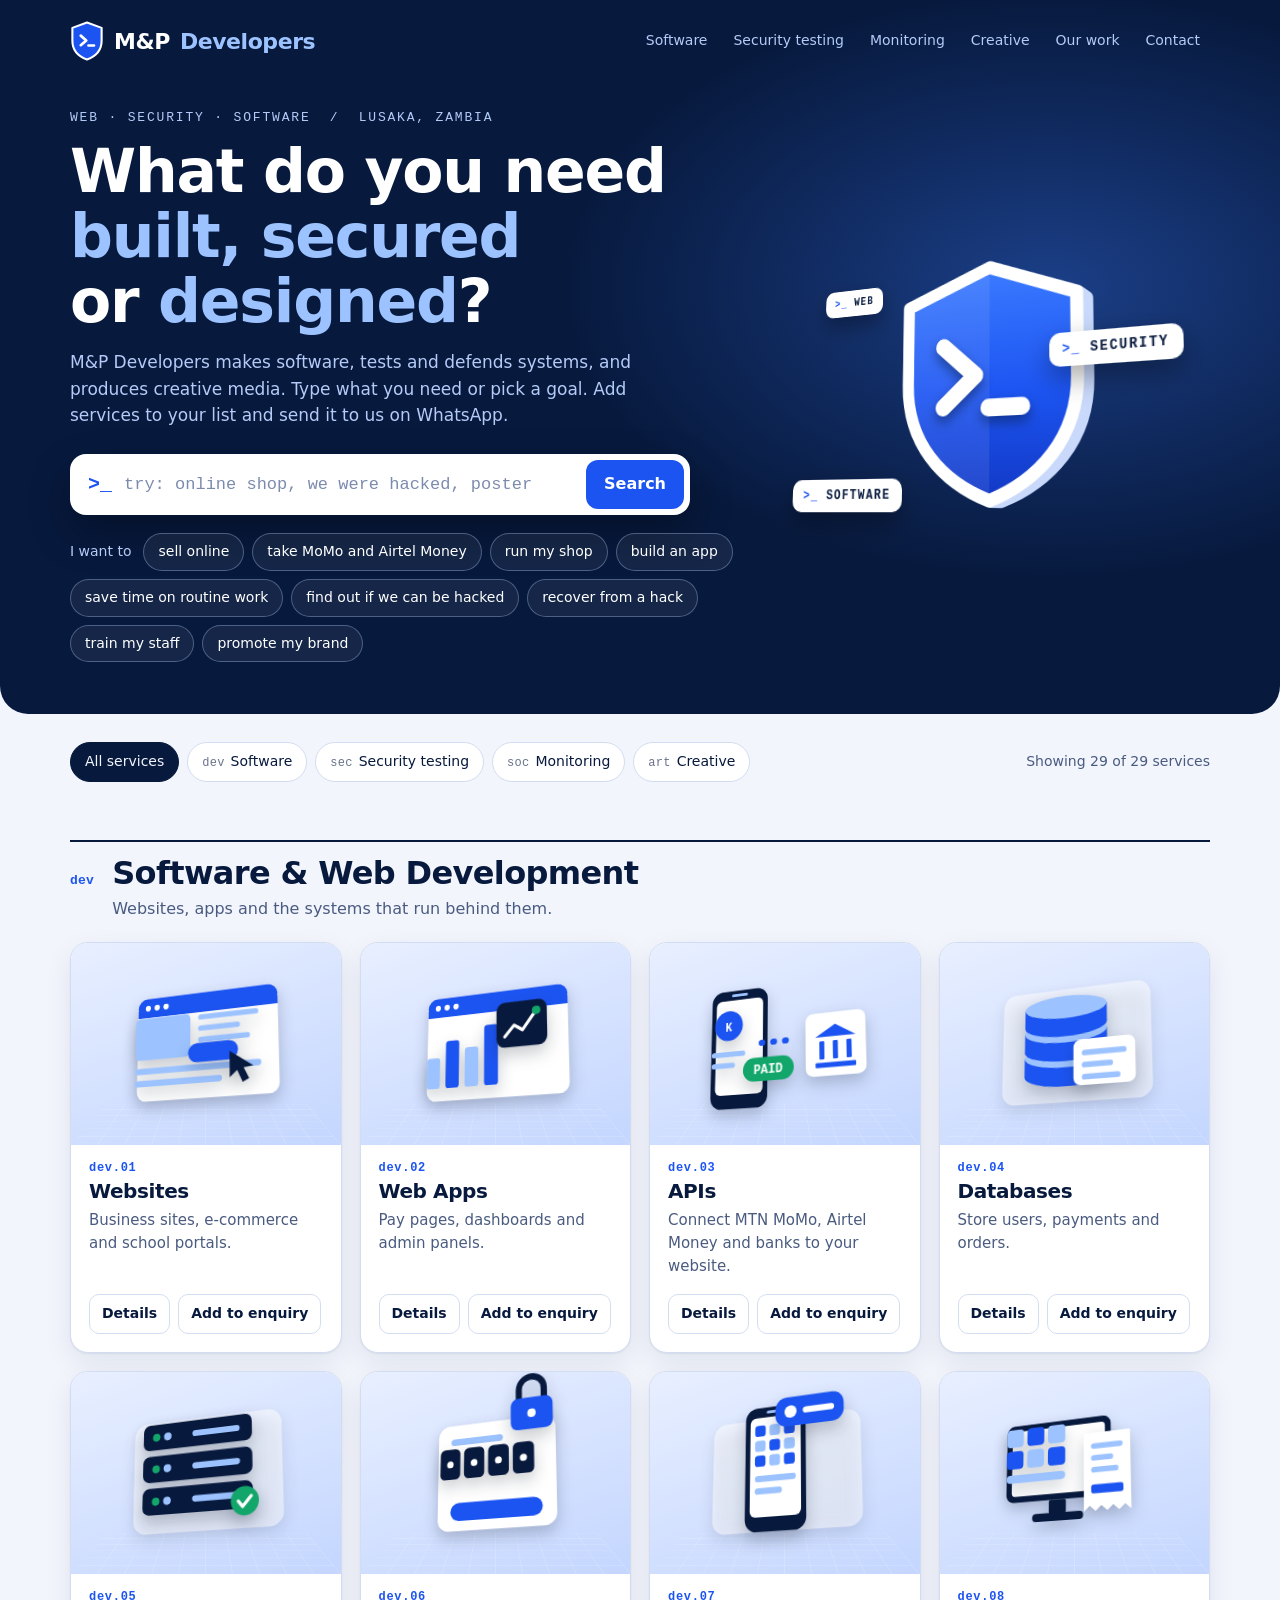
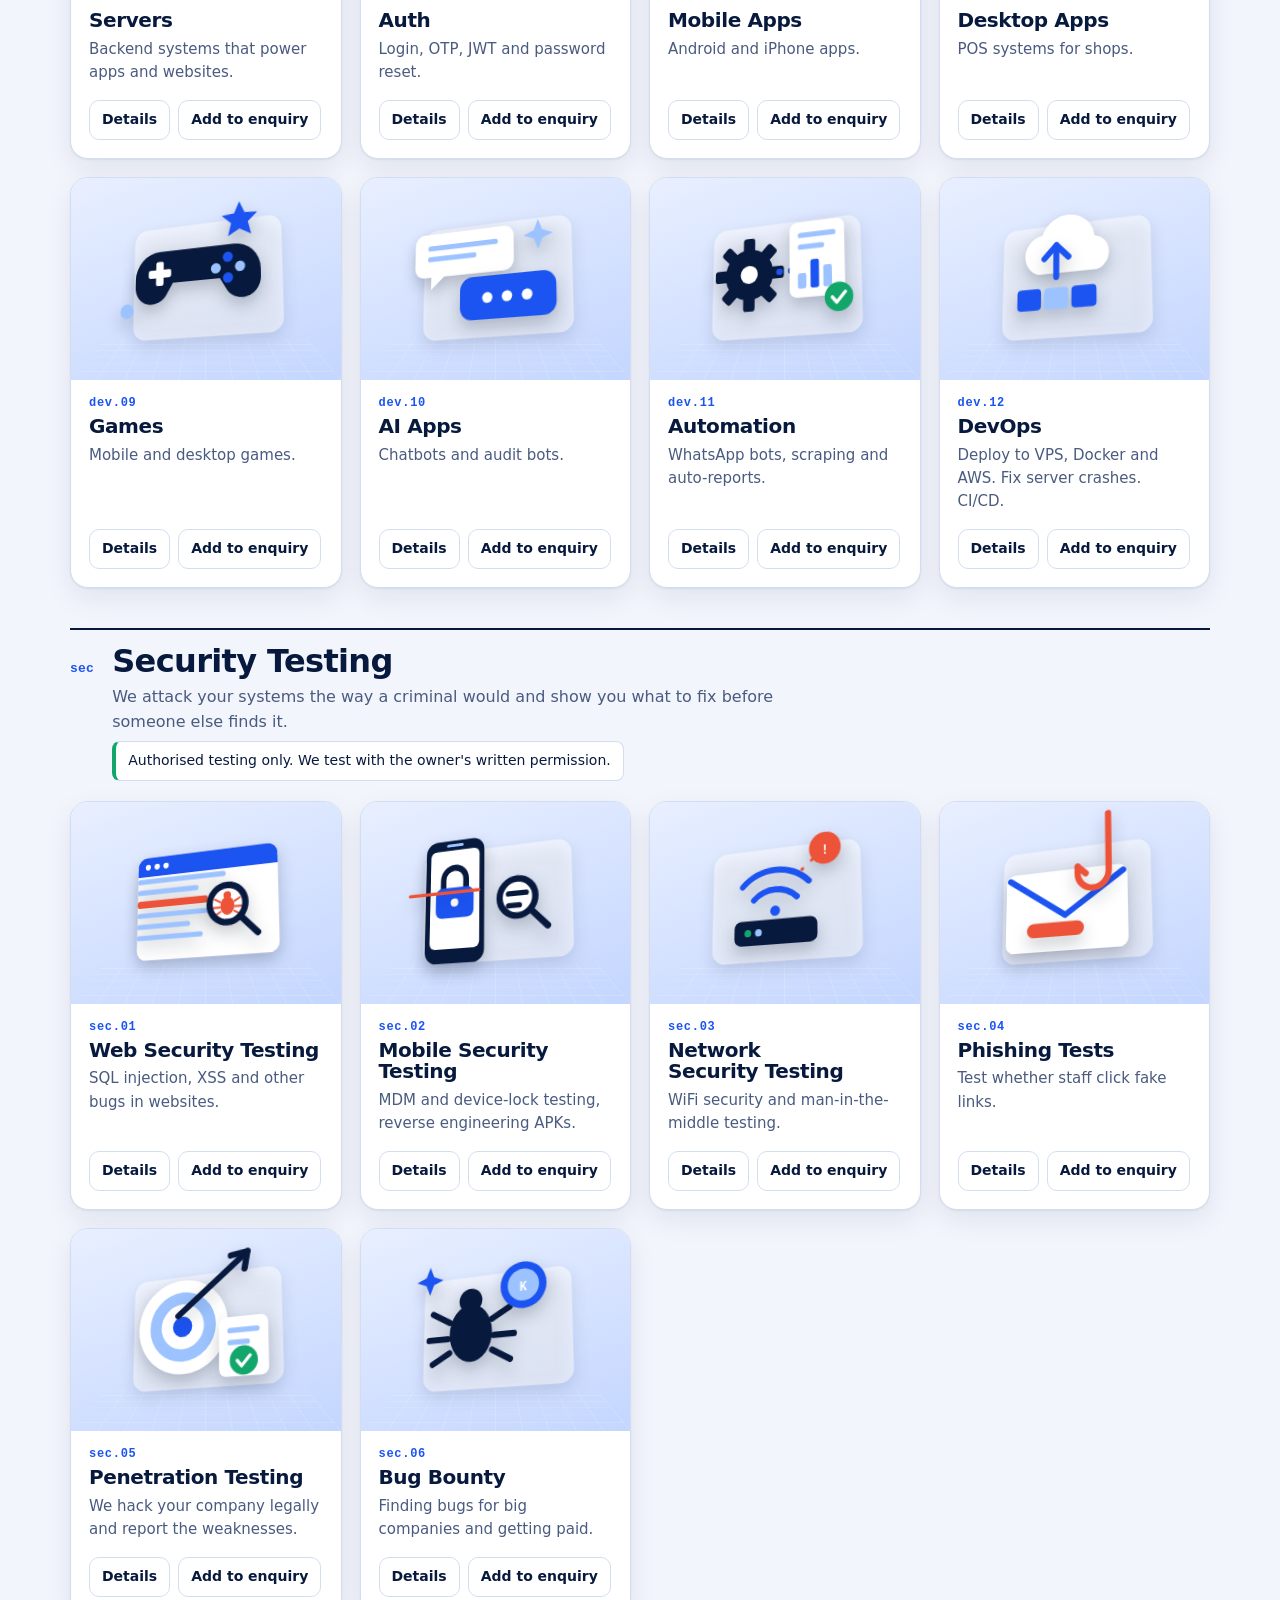
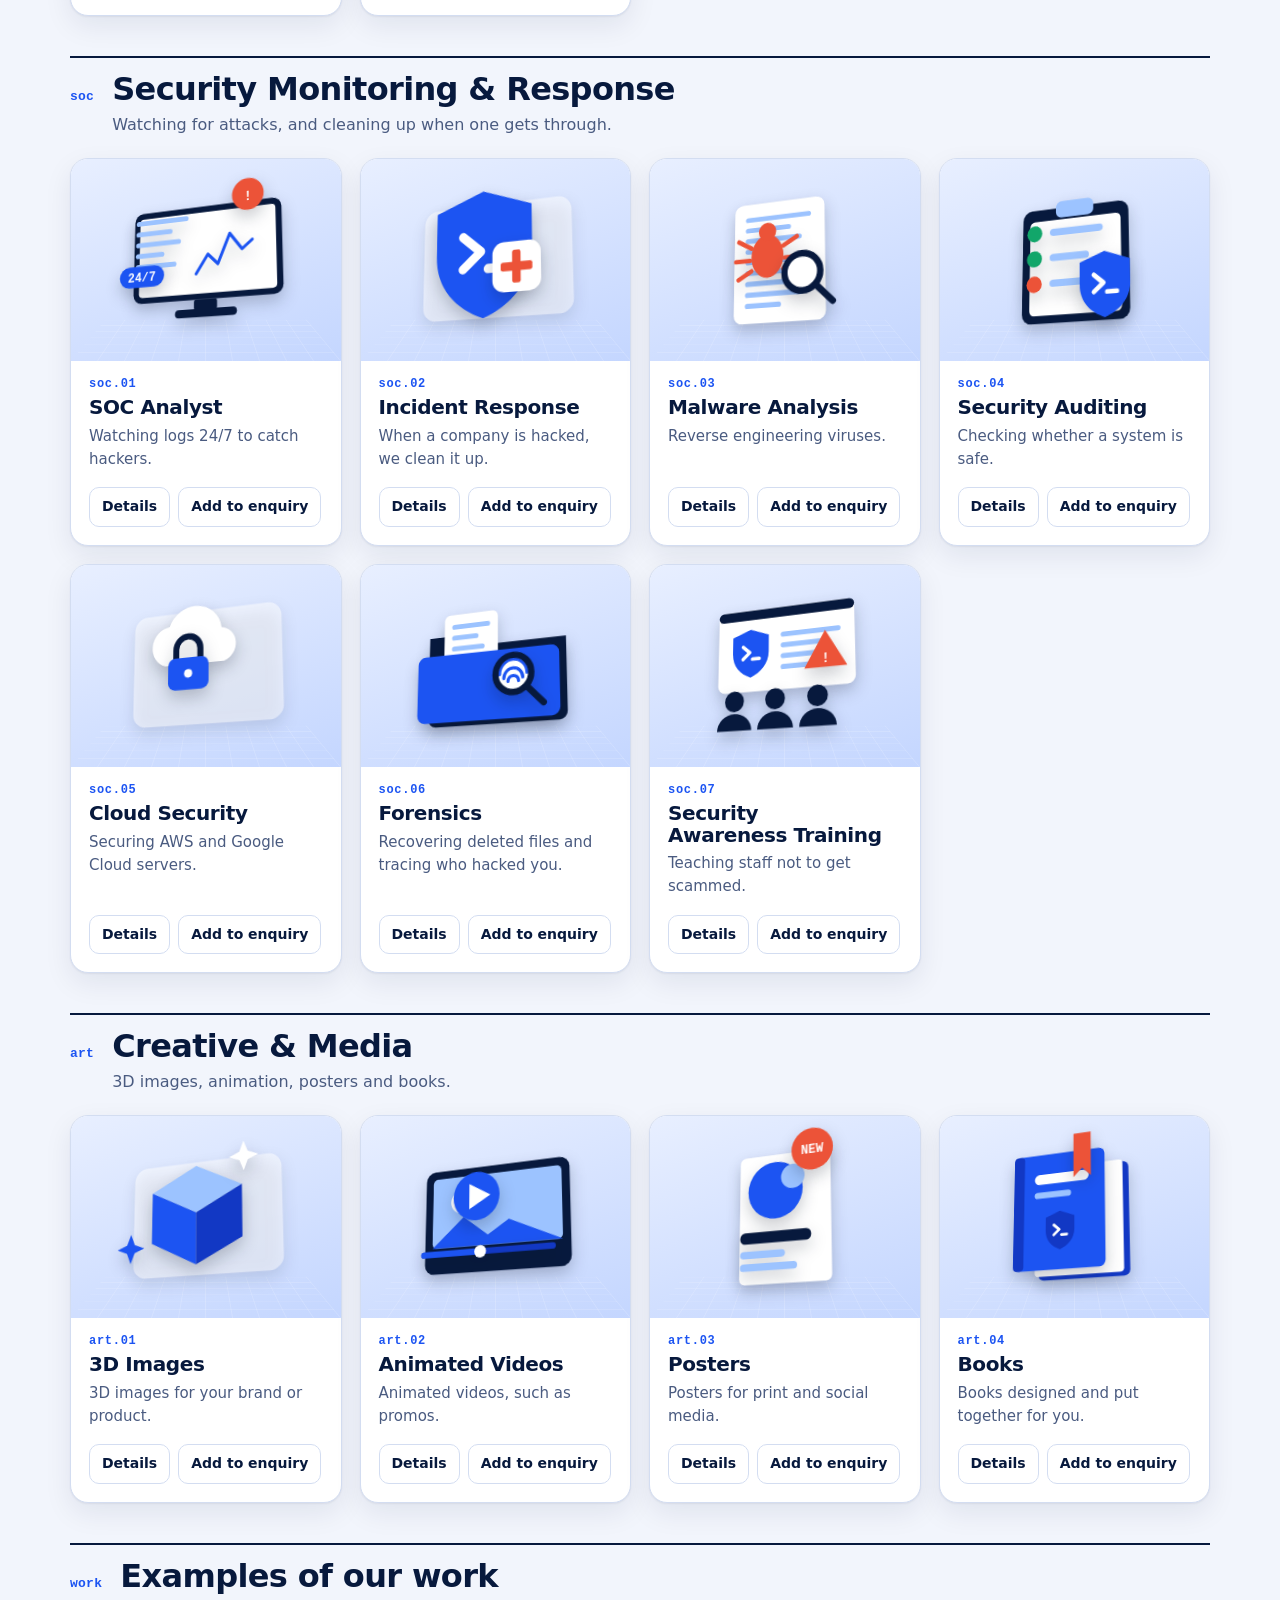
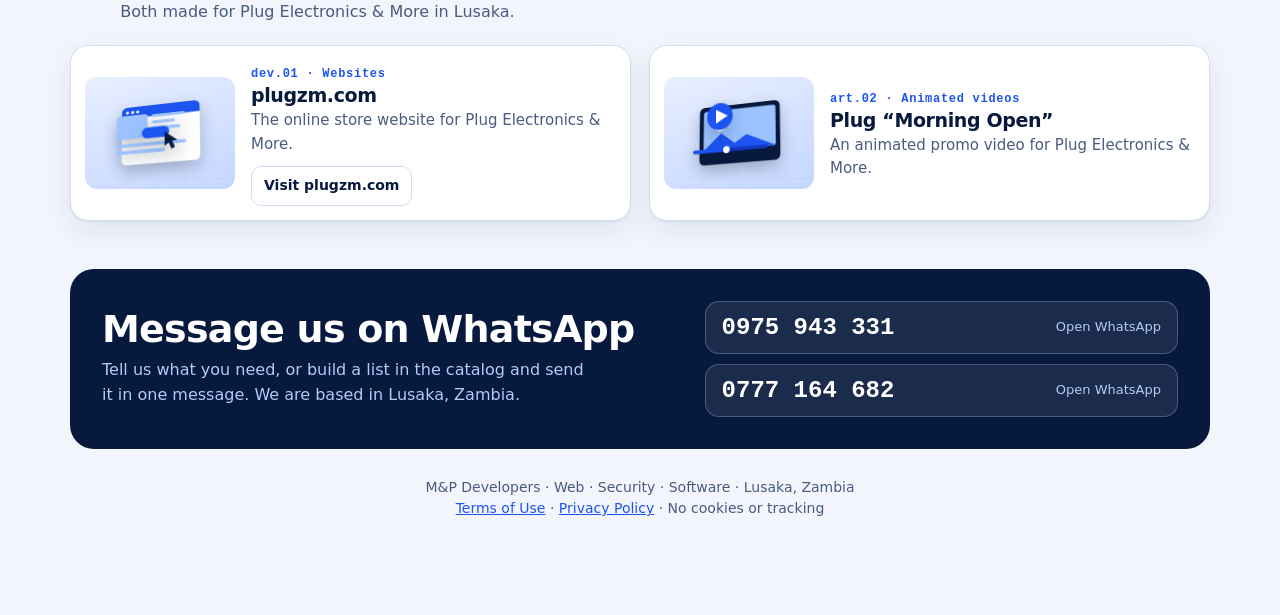
==== commit 17f6e20b: "Catalog: CSP, legal links, Clear list button Co-Authored-By: Claude Opus 5.5 <noreply@anthropic.com>" ====
--- a/index.html
+++ b/index.html
@@ -3,6 +3,8 @@
 <head>
 <meta charset="utf-8">
 <meta name="viewport" content="width=device-width, initial-scale=1">
+<meta http-equiv="Content-Security-Policy" content="default-src 'self'; script-src 'sha256-2DyBv55bhnIOhk0rRHvKVXPnu/uXDWcNleEeAa+R22c='; style-src 'self' 'unsafe-inline' https://fonts.googleapis.com; font-src https://fonts.gstatic.com; img-src 'self' data:; connect-src 'none'; object-src 'none'; base-uri 'none'; form-action 'none'">
+<meta name="referrer" content="strict-origin-when-cross-origin">
 <title>M&amp;P Developers Service Catalog</title>
 <meta name="description" content="Websites, apps, mobile money integration, security testing and creative media from M&amp;P Developers in Lusaka, Zambia. WhatsApp 0975 943 331.">
 <meta property="og:title" content="M&amp;P Developers Service Catalog">
@@ -247,7 +249,7 @@
       <a class="num" href="https://wa.me/260777164682"><b>0777 164 682</b><span>Open WhatsApp</span></a>
     </div>
   </section>
-  <footer>M&amp;P Developers · Web · Security · Software · Lusaka, Zambia</footer>
+  <footer>M&amp;P Developers · Web · Security · Software · Lusaka, Zambia<br><a href="terms.html">Terms of Use</a> · <a href="privacy.html">Privacy Policy</a> · No cookies or tracking</footer>
 </main>
 
 <div class="tray" id="tray" hidden><span id="trayn"></span><button class="btn pri" id="trayb">Review and send</button></div>
@@ -260,11 +262,12 @@
     <ul class="el" id="elist"></ul>
     <label class="fld" for="enq-name">Your name or business (optional)<input id="enq-name" type="text" autocomplete="name"></label>
     <pre id="emsg"></pre>
-    <div class="row"><a class="btn pri" id="ewa" href="https://wa.me/260975943331">Open WhatsApp with this message</a><button class="btn" id="ecopy">Copy message</button></div>
-    <p class="small">WhatsApp: 0975 943 331 or 0777 164 682. If the link does not open, copy the message and paste it into a chat with either number.</p>
+    <div class="row"><a class="btn pri" id="ewa" href="https://wa.me/260975943331">Open WhatsApp with this message</a><button class="btn" id="ecopy">Copy message</button><button class="btn" id="eclear">Clear list</button></div>
+    <p class="small">WhatsApp: 0975 943 331 or 0777 164 682. If the link does not open, copy the message and paste it into a chat with either number. Your list is saved only on this device. See our <a href="privacy.html">Privacy Policy</a>.</p>
   </div>
 </dialog>
 
+<!-- If you change this script, update its sha256 in the Content-Security-Policy at the top, or the page will stop working. -->
 <script>
 /* ---------- data ---------- */
 const CATS={
@@ -461,6 +464,7 @@
 $('trayb').addEventListener('click',()=>{enq();$('enq').showModal();});
 $('elist').addEventListener('click',e=>{const b=e.target.closest('[data-rm]');if(!b)return;toggle(b.dataset.rm);enq();render();});
 $('enq-name').addEventListener('input',enq);
+$('eclear').addEventListener('click',()=>{st.list=[];try{localStorage.removeItem('mp-enquiry')}catch(e){}$('enq-name').value='';enq();render();});
 $('ecopy').addEventListener('click',async e=>{const b=e.currentTarget;try{await navigator.clipboard.writeText(message());b.textContent='Copied';}catch(err){b.textContent='Select the text above and copy it';}setTimeout(()=>b.textContent='Copy message',2200);});
 
 render();
